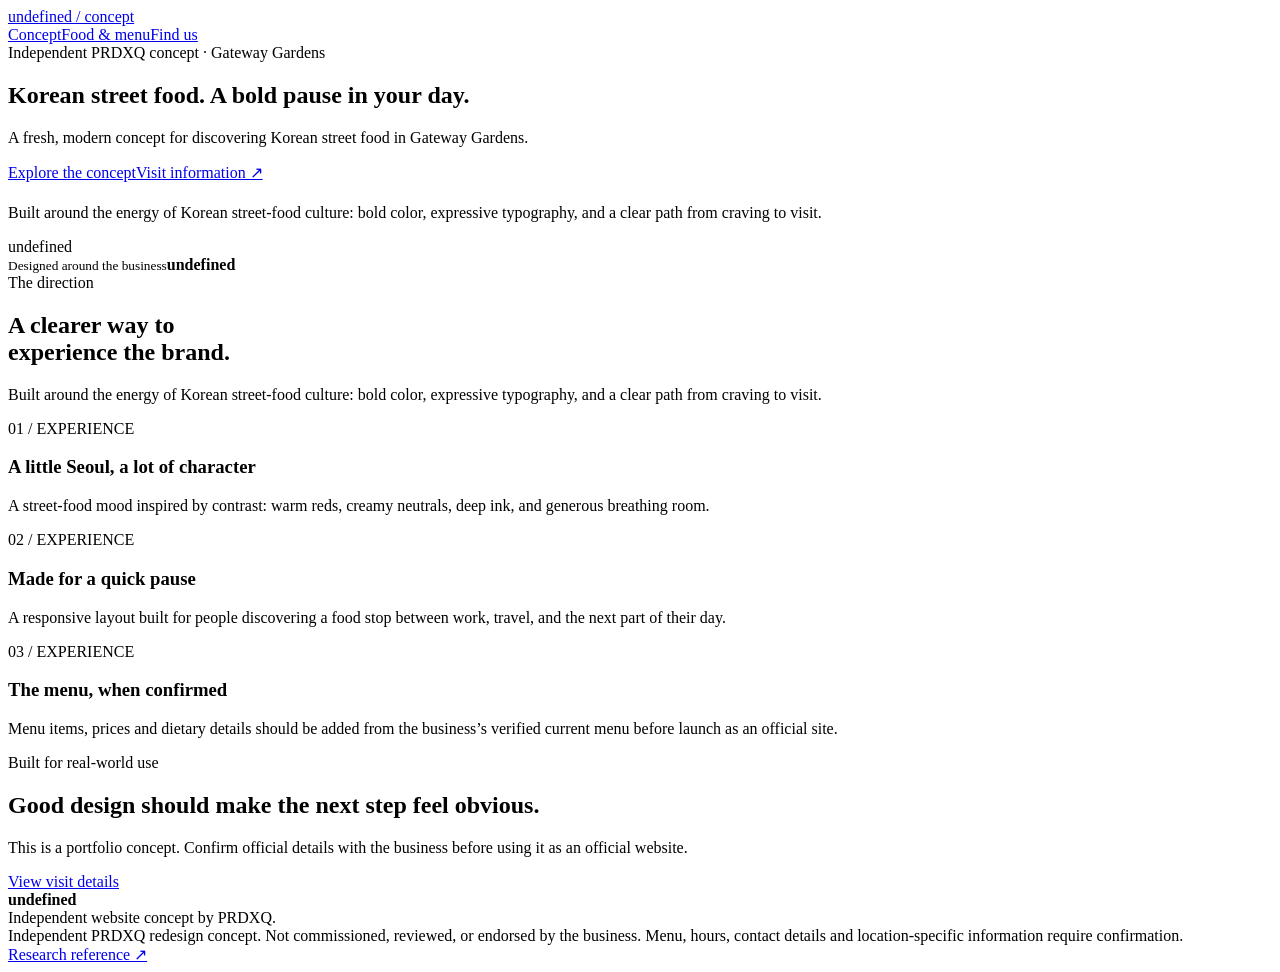
==== index.html @ 9a7f4e7b "Build undefined multi-page concept: index.html" ====
<!doctype html><html lang="en"><head><meta charset="utf-8"><meta name="viewport" content="width=device-width, initial-scale=1"><meta name="description" content="A fresh, modern concept for discovering Korean street food in Gateway Gardens."><meta name="theme-color" content="#d8583b"><title>undefined · Concept · undefined | PRDXQ Concept</title><link rel="stylesheet" href="assets/styles.css"></head><body><header class="bar"><a class="brand" href="index.html">undefined<span style="color:var(--accent)"> / concept</span></a><nav class="nav" aria-label="Main navigation"><a href="index.html" aria-current="page">Concept</a><a href="menu.html" >Food &amp; menu</a><a href="visit.html" >Find us</a></nav></header><main><section class="hero wrap"><div class="hero-copy"><span class="eyebrow">Independent PRDXQ concept · Gateway Gardens</span><h1>Korean street food. A bold pause in your day.</h1><p class="lead">A fresh, modern concept for discovering Korean street food in Gateway Gardens.</p><div class="actions"><a class="btn" href="menu.html">Explore the concept</a><a class="btn alt" href="visit.html">Visit information ↗</a></div><p class="section-intro" style="margin-top:22px">Built around the energy of Korean street-food culture: bold color, expressive typography, and a clear path from craving to visit.</p></div><div class="visual" aria-label="Abstract concept artwork"><div class="orbit"></div><div class="orbit two"></div><div class="visual-word">undefined</div><div class="orb"></div><div class="stamp"><small>Designed around the business</small><strong>undefined</strong></div></div></section><section class="section wrap"><div class="section-head"><div><span class="eyebrow">The direction</span><h2>A clearer way to<br>experience the brand.</h2></div><p class="section-intro">Built around the energy of Korean street-food culture: bold color, expressive typography, and a clear path from craving to visit.</p></div><div class="cards"><article class="card"><span class="num">01 / EXPERIENCE</span><h3>A little Seoul, a lot of character</h3><p>A street-food mood inspired by contrast: warm reds, creamy neutrals, deep ink, and generous breathing room.</p></article><article class="card"><span class="num">02 / EXPERIENCE</span><h3>Made for a quick pause</h3><p>A responsive layout built for people discovering a food stop between work, travel, and the next part of their day.</p></article><article class="card"><span class="num">03 / EXPERIENCE</span><h3>The menu, when confirmed</h3><p>Menu items, prices and dietary details should be added from the business’s verified current menu before launch as an official site.</p></article></div></section><section class="wrap section"><div class="banner"><div><span class="eyebrow" style="color:var(--secondary)">Built for real-world use</span><h2>Good design should make the next step feel obvious.</h2><p>This is a portfolio concept. Confirm official details with the business before using it as an official website.</p></div><div><a class="btn" href="visit.html">View visit details</a></div></div></section></main><footer class="wrap footer"><div><strong>undefined</strong><br>Independent website concept by PRDXQ.</div><div>Independent PRDXQ redesign concept. Not commissioned, reviewed, or endorsed by the business. Menu, hours, contact details and location-specific information require confirmation.<br><a href="https://www.gateway-gardens.de/de/leben/" target="_blank" rel="noreferrer">Research reference ↗</a></div></footer></body></html>
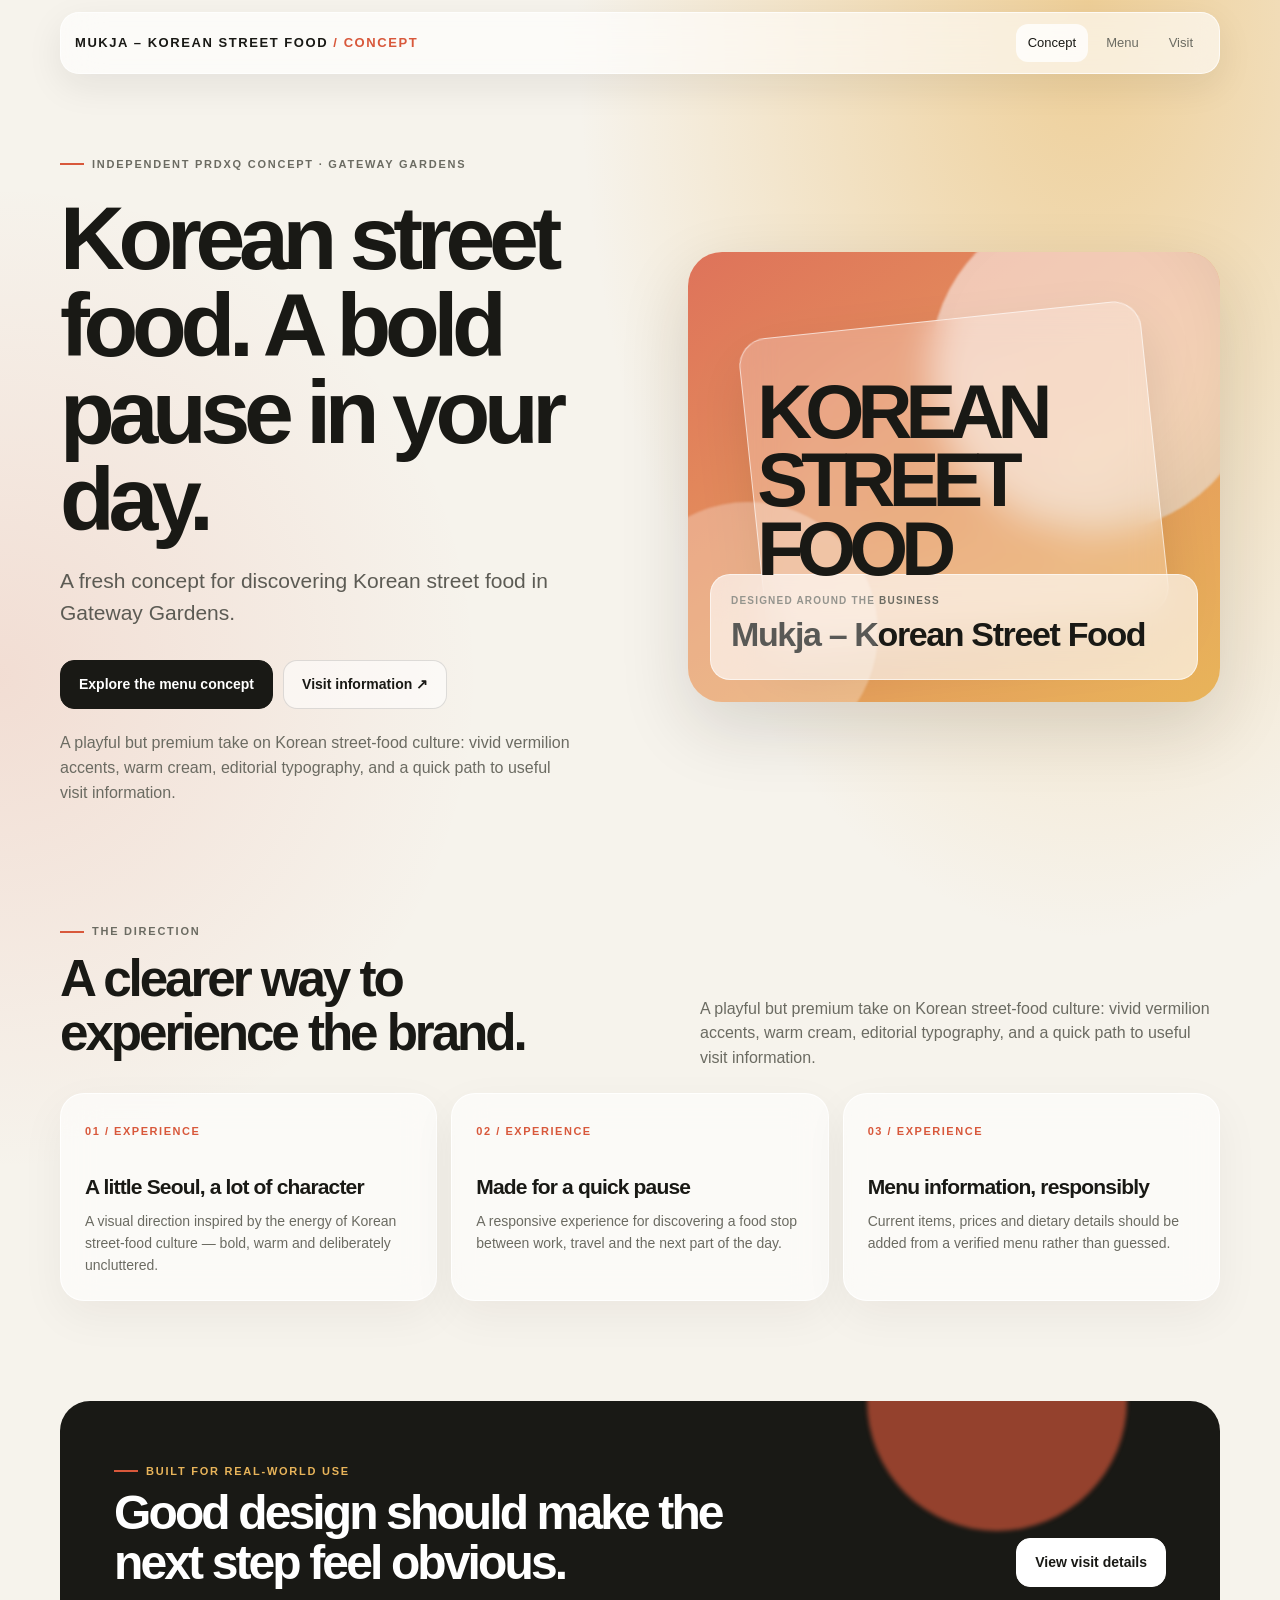
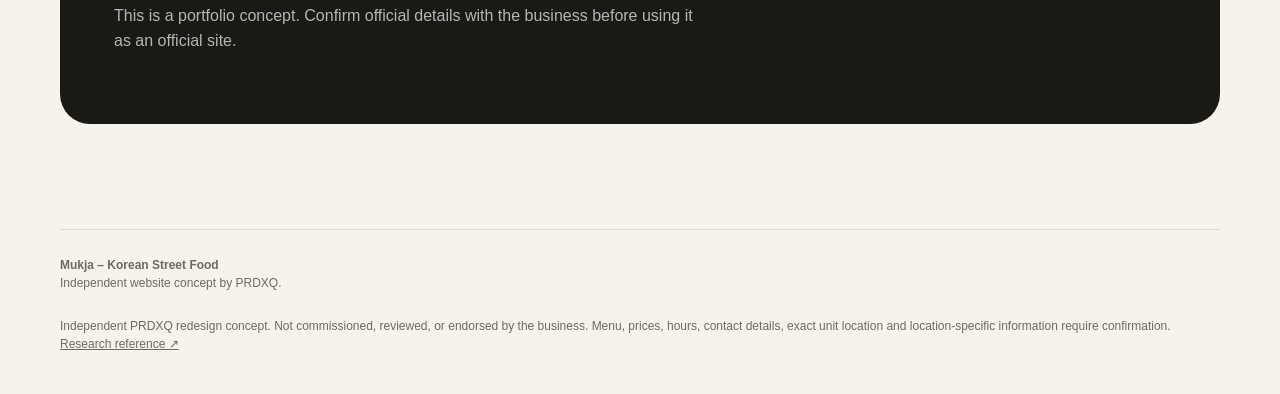
==== commit 3cc84f87: "Build Mukja multi-page mobile-first website concept" ====
--- a/index.html
+++ b/index.html
@@ -1 +1 @@
-<!doctype html><html lang="en"><head><meta charset="utf-8"><meta name="viewport" content="width=device-width, initial-scale=1"><meta name="description" content="A fresh, modern concept for discovering Korean street food in Gateway Gardens."><meta name="theme-color" content="#d8583b"><title>undefined · Concept · undefined | PRDXQ Concept</title><link rel="stylesheet" href="assets/styles.css"></head><body><header class="bar"><a class="brand" href="index.html">undefined<span style="color:var(--accent)"> / concept</span></a><nav class="nav" aria-label="Main navigation"><a href="index.html" aria-current="page">Concept</a><a href="menu.html" >Food &amp; menu</a><a href="visit.html" >Find us</a></nav></header><main><section class="hero wrap"><div class="hero-copy"><span class="eyebrow">Independent PRDXQ concept · Gateway Gardens</span><h1>Korean street food. A bold pause in your day.</h1><p class="lead">A fresh, modern concept for discovering Korean street food in Gateway Gardens.</p><div class="actions"><a class="btn" href="menu.html">Explore the concept</a><a class="btn alt" href="visit.html">Visit information ↗</a></div><p class="section-intro" style="margin-top:22px">Built around the energy of Korean street-food culture: bold color, expressive typography, and a clear path from craving to visit.</p></div><div class="visual" aria-label="Abstract concept artwork"><div class="orbit"></div><div class="orbit two"></div><div class="visual-word">undefined</div><div class="orb"></div><div class="stamp"><small>Designed around the business</small><strong>undefined</strong></div></div></section><section class="section wrap"><div class="section-head"><div><span class="eyebrow">The direction</span><h2>A clearer way to<br>experience the brand.</h2></div><p class="section-intro">Built around the energy of Korean street-food culture: bold color, expressive typography, and a clear path from craving to visit.</p></div><div class="cards"><article class="card"><span class="num">01 / EXPERIENCE</span><h3>A little Seoul, a lot of character</h3><p>A street-food mood inspired by contrast: warm reds, creamy neutrals, deep ink, and generous breathing room.</p></article><article class="card"><span class="num">02 / EXPERIENCE</span><h3>Made for a quick pause</h3><p>A responsive layout built for people discovering a food stop between work, travel, and the next part of their day.</p></article><article class="card"><span class="num">03 / EXPERIENCE</span><h3>The menu, when confirmed</h3><p>Menu items, prices and dietary details should be added from the business’s verified current menu before launch as an official site.</p></article></div></section><section class="wrap section"><div class="banner"><div><span class="eyebrow" style="color:var(--secondary)">Built for real-world use</span><h2>Good design should make the next step feel obvious.</h2><p>This is a portfolio concept. Confirm official details with the business before using it as an official website.</p></div><div><a class="btn" href="visit.html">View visit details</a></div></div></section></main><footer class="wrap footer"><div><strong>undefined</strong><br>Independent website concept by PRDXQ.</div><div>Independent PRDXQ redesign concept. Not commissioned, reviewed, or endorsed by the business. Menu, hours, contact details and location-specific information require confirmation.<br><a href="https://www.gateway-gardens.de/de/leben/" target="_blank" rel="noreferrer">Research reference ↗</a></div></footer></body></html>+<!doctype html><html lang="en"><head><meta charset="utf-8"><meta name="viewport" content="width=device-width, initial-scale=1"><meta name="description" content="A fresh concept for discovering Korean street food in Gateway Gardens."><meta name="theme-color" content="#d8583b"><title>Mukja · Concept · Mukja – Korean Street Food | PRDXQ Concept</title><link rel="stylesheet" href="assets/styles.css"></head><body><header class="bar"><a class="brand" href="index.html">Mukja – Korean Street Food<span style="color:var(--accent)"> / concept</span></a><nav class="nav" aria-label="Main navigation"><a href="index.html" aria-current="page">Concept</a><a href="menu.html" >Menu</a><a href="visit.html" >Visit</a></nav></header><main><section class="hero wrap"><div><span class="eyebrow">Independent PRDXQ concept · Gateway Gardens</span><h1>Korean street food. A bold pause in your day.</h1><p class="lead">A fresh concept for discovering Korean street food in Gateway Gardens.</p><div class="actions"><a class="btn" href="menu.html">Explore the menu concept</a><a class="btn alt" href="visit.html">Visit information ↗</a></div><p class="section-intro" style="margin-top:22px">A playful but premium take on Korean street-food culture: vivid vermilion accents, warm cream, editorial typography, and a quick path to useful visit information.</p></div><div class="visual" aria-label="Abstract concept artwork"><div class="orbit"></div><div class="orbit two"></div><div class="visual-word">KOREAN<br>STREET<br>FOOD</div><div class="orb"></div><div class="stamp"><small>Designed around the business</small><strong>Mukja – Korean Street Food</strong></div></div></section><section class="section wrap"><div class="section-head"><div><span class="eyebrow">The direction</span><h2>A clearer way to<br>experience the brand.</h2></div><p class="section-intro">A playful but premium take on Korean street-food culture: vivid vermilion accents, warm cream, editorial typography, and a quick path to useful visit information.</p></div><div class="cards"><article class="card"><span class="num">01 / EXPERIENCE</span><h3>A little Seoul, a lot of character</h3><p>A visual direction inspired by the energy of Korean street-food culture — bold, warm and deliberately uncluttered.</p></article><article class="card"><span class="num">02 / EXPERIENCE</span><h3>Made for a quick pause</h3><p>A responsive experience for discovering a food stop between work, travel and the next part of the day.</p></article><article class="card"><span class="num">03 / EXPERIENCE</span><h3>Menu information, responsibly</h3><p>Current items, prices and dietary details should be added from a verified menu rather than guessed.</p></article></div></section><section class="wrap section"><div class="banner"><div><span class="eyebrow" style="color:var(--secondary)">Built for real-world use</span><h2>Good design should make the next step feel obvious.</h2><p>This is a portfolio concept. Confirm official details with the business before using it as an official site.</p></div><div><a class="btn" href="visit.html">View visit details</a></div></div></section></main><footer class="wrap footer"><div><strong>Mukja – Korean Street Food</strong><br>Independent website concept by PRDXQ.</div><div>Independent PRDXQ redesign concept. Not commissioned, reviewed, or endorsed by the business. Menu, prices, hours, contact details, exact unit location and location-specific information require confirmation.<br><a href="https://www.gateway-gardens.de/de/leben/" target="_blank" rel="noreferrer">Research reference ↗</a></div></footer></body></html>
--- a/assets/styles.css
+++ b/assets/styles.css
@@ -0,0 +1 @@
+:root{--accent:#d8583b;--secondary:#e8b45a;--ink:#191915;--paper:#f6f3ec;--muted:#6b6b62;--glass:rgba(255,255,255,.58);--line:rgba(255,255,255,.72)}*{box-sizing:border-box}html{scroll-behavior:smooth}body{margin:0;background:radial-gradient(ellipse at 85% 0%,color-mix(in srgb,var(--secondary) 58%,transparent),transparent 32rem),radial-gradient(ellipse at 0% 34%,color-mix(in srgb,var(--accent) 14%,transparent),transparent 30rem),var(--paper);color:var(--ink);font-family:Inter,-apple-system,BlinkMacSystemFont,"Segoe UI",sans-serif;line-height:1.55}a{color:inherit}.wrap{width:min(1160px,calc(100% - 40px));margin:auto}.bar{position:sticky;top:10px;z-index:5;width:min(1160px,calc(100% - 24px));margin:12px auto 0;padding:11px 14px;display:flex;align-items:center;justify-content:space-between;gap:16px;border:1px solid var(--line);border-radius:19px;background:rgba(255,255,255,.62);backdrop-filter:blur(20px);box-shadow:0 12px 36px rgba(28,24,20,.08)}.brand{text-decoration:none;font-size:13px;font-weight:850;letter-spacing:.12em;text-transform:uppercase;white-space:nowrap}.nav{display:flex;gap:6px;flex-wrap:wrap;justify-content:flex-end}.nav a{text-decoration:none;padding:9px 12px;border-radius:12px;font-size:13px;color:var(--muted)}.nav a:hover,.nav a[aria-current=page]{background:rgba(255,255,255,.78);color:var(--ink)}.hero{min-height:610px;display:grid;grid-template-columns:1.05fr .95fr;align-items:center;gap:40px;padding:74px 0 60px}.eyebrow{display:inline-flex;align-items:center;gap:8px;font-size:11px;letter-spacing:.16em;text-transform:uppercase;font-weight:800;color:var(--muted)}.eyebrow:before{content:"";width:24px;height:2px;background:var(--accent)}h1{font-size:clamp(46px,7vw,90px);line-height:.97;letter-spacing:-.07em;max-width:760px;margin:22px 0}.lead{max-width:550px;font-size:clamp(17px,2vw,21px);color:#5c5b54}.actions{display:flex;gap:10px;flex-wrap:wrap;margin-top:30px}.btn{display:inline-flex;align-items:center;justify-content:center;padding:13px 18px;border-radius:14px;text-decoration:none;font-weight:750;font-size:14px;background:var(--ink);color:#fff;border:1px solid var(--ink);transition:transform .2s,box-shadow .2s}.btn:hover{transform:translateY(-2px);box-shadow:0 10px 22px rgba(0,0,0,.12)}.btn.alt{color:var(--ink);background:rgba(255,255,255,.55);border-color:rgba(0,0,0,.12)}.visual{min-height:450px;position:relative;border-radius:34px;overflow:hidden;background:linear-gradient(145deg,color-mix(in srgb,var(--accent) 84%,white),var(--secondary));box-shadow:0 26px 70px rgba(34,27,20,.14)}.visual:before,.visual:after{content:"";position:absolute;border-radius:50%;filter:blur(1px)}.visual:before{width:330px;height:330px;right:-40px;top:-50px;background:rgba(255,255,255,.55);box-shadow:inset -28px -18px 60px rgba(0,0,0,.06)}.visual:after{width:260px;height:260px;left:-70px;bottom:-60px;background:rgba(255,255,255,.28)}.visual .orb{position:absolute;inset:15% 12%;border:1px solid rgba(255,255,255,.62);border-radius:28px;background:rgba(255,255,255,.24);backdrop-filter:blur(18px);transform:rotate(-6deg);box-shadow:0 24px 55px rgba(0,0,0,.1)}.visual .stamp{position:absolute;bottom:22px;left:22px;right:22px;border:1px solid rgba(255,255,255,.6);background:rgba(255,255,255,.64);backdrop-filter:blur(20px);border-radius:20px;padding:18px 20px}.stamp small{display:block;letter-spacing:.12em;text-transform:uppercase;color:var(--muted);font-size:10px;font-weight:800}.stamp strong{font-size:clamp(22px,3vw,34px);letter-spacing:-.04em}.orbit{position:absolute;inset:26% 22%;border:1px solid rgba(255,255,255,.75);border-radius:50%;transform:rotate(22deg)}.orbit.two{inset:33% 12%;transform:rotate(-34deg)}.visual-word{position:absolute;z-index:1;top:28%;left:13%;right:10%;font-size:clamp(40px,6vw,76px);line-height:.9;letter-spacing:-.09em;font-weight:900}.section{padding:50px 0}.section-head{display:flex;align-items:end;justify-content:space-between;gap:24px;margin-bottom:22px}.section h2{font-size:clamp(30px,4vw,52px);letter-spacing:-.06em;line-height:1.04;margin:12px 0}.section-intro{max-width:520px;color:var(--muted);margin:0}.cards{display:grid;grid-template-columns:repeat(3,1fr);gap:14px}.card{border:1px solid rgba(255,255,255,.86);border-radius:24px;padding:24px;background:var(--glass);backdrop-filter:blur(18px);box-shadow:0 15px 45px rgba(32,25,18,.05);min-height:205px}.num{font-size:11px;letter-spacing:.14em;font-weight:850;color:var(--accent)}.card h3{font-size:21px;letter-spacing:-.04em;margin:28px 0 8px}.card p{color:var(--muted);font-size:14px;margin:0}.banner{border-radius:30px;padding:clamp(25px,5vw,54px);background:var(--ink);color:#fff;display:flex;align-items:center;justify-content:space-between;gap:28px;overflow:hidden;position:relative}.banner:after{content:"";position:absolute;width:260px;height:260px;border-radius:50%;right:8%;top:-130px;background:var(--accent);opacity:.65;filter:blur(2px)}.banner>div{position:relative;z-index:1}.banner h2{font-size:clamp(28px,4vw,48px);margin:8px 0;max-width:650px}.banner p{color:rgba(255,255,255,.68);max-width:580px}.banner .btn{background:#fff;color:var(--ink);border-color:#fff}.notice{border-left:3px solid var(--accent);padding:12px 16px;background:rgba(255,255,255,.55);border-radius:0 14px 14px 0;font-size:12px;color:#58574f}.footer{margin-top:55px;padding:26px 0 40px;border-top:1px solid rgba(0,0,0,.1);display:flex;justify-content:space-between;gap:24px;flex-wrap:wrap;color:var(--muted);font-size:12px}.footer a{color:inherit}@media(max-width:760px){.wrap{width:min(100% - 28px,580px)}.bar{align-items:flex-start;flex-direction:column;gap:8px;border-radius:17px;top:6px}.nav{justify-content:flex-start;width:100%}.nav a{padding:8px 9px;font-size:12px}.hero{grid-template-columns:1fr;gap:24px;padding:54px 0 28px;min-height:unset}.visual{min-height:330px}.cards{grid-template-columns:1fr}.section{padding:35px 0}.section-head{display:block}.section-intro{margin-top:14px}.banner{align-items:flex-start;flex-direction:column}.footer{display:block}.footer>*{margin-bottom:8px}}@media(prefers-reduced-motion:reduce){html{scroll-behavior:auto}*,*:before,*:after{transition:none!important;animation:none!important}}
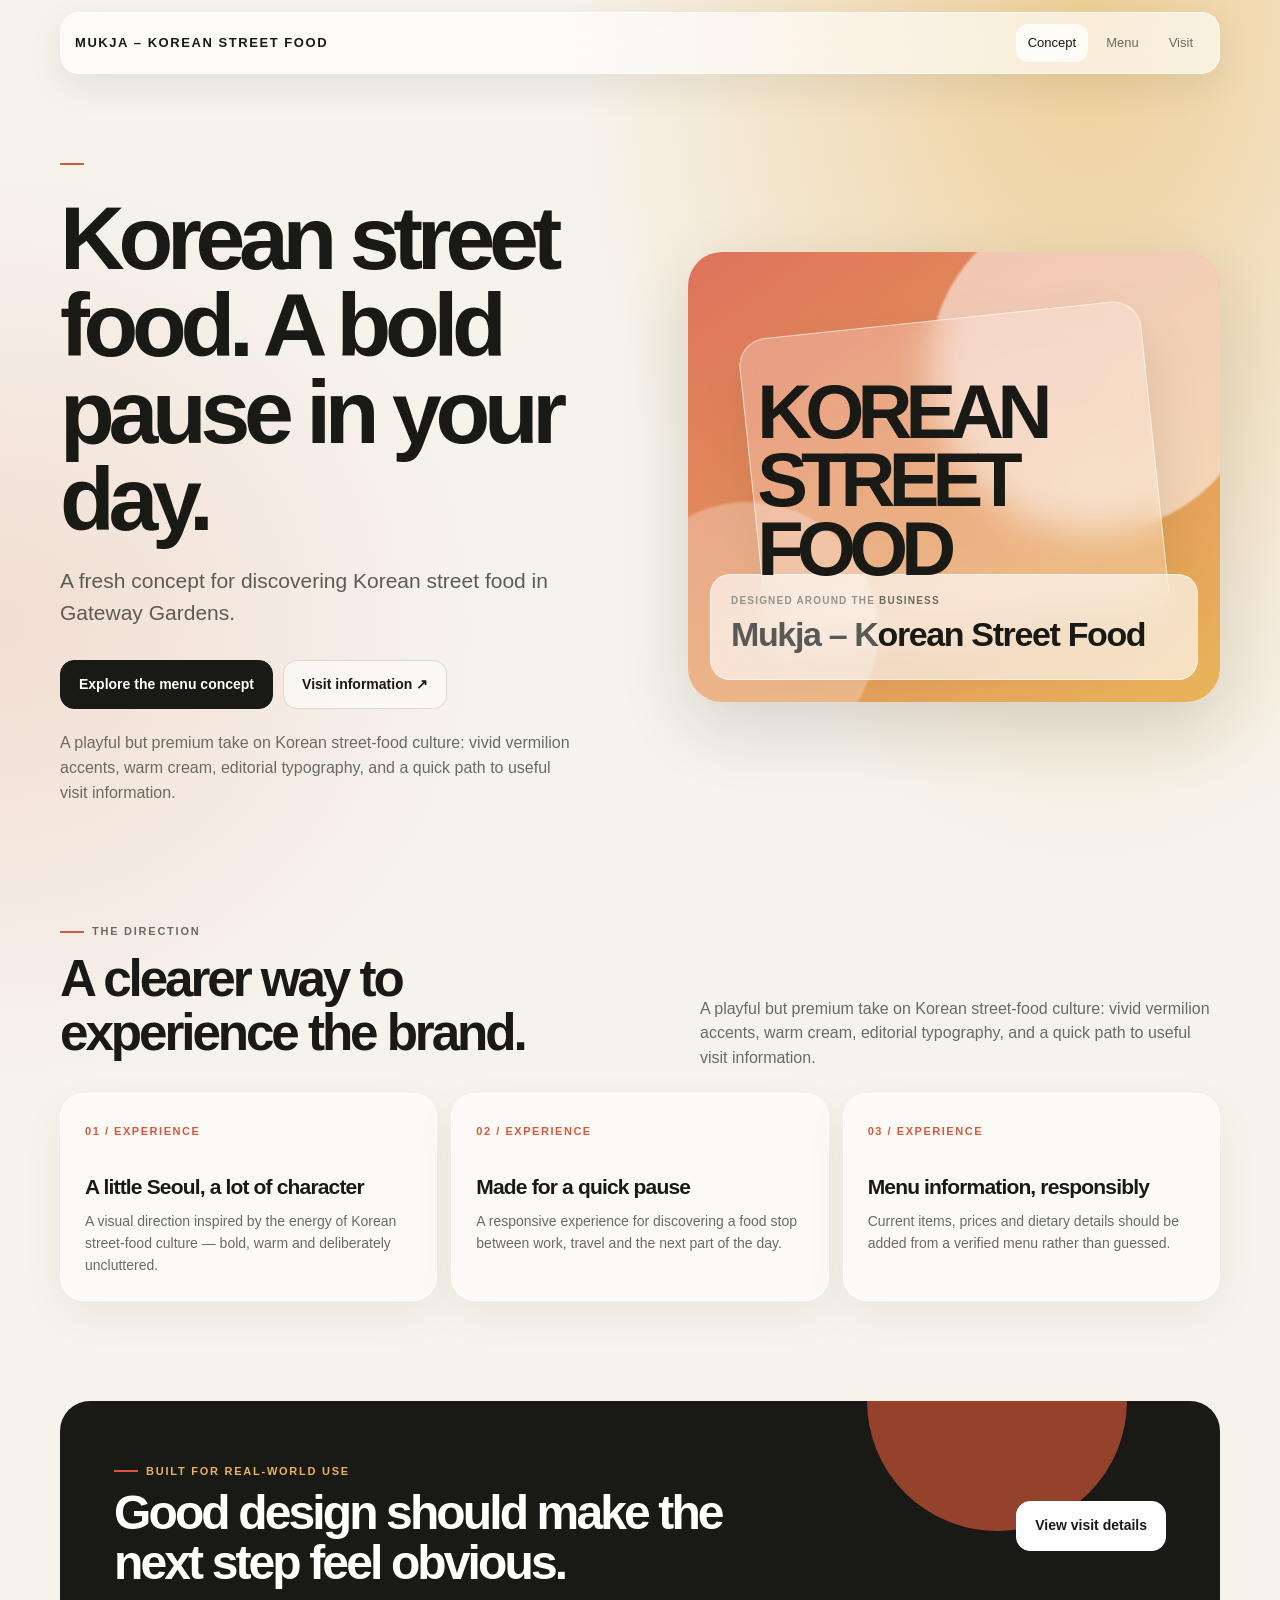
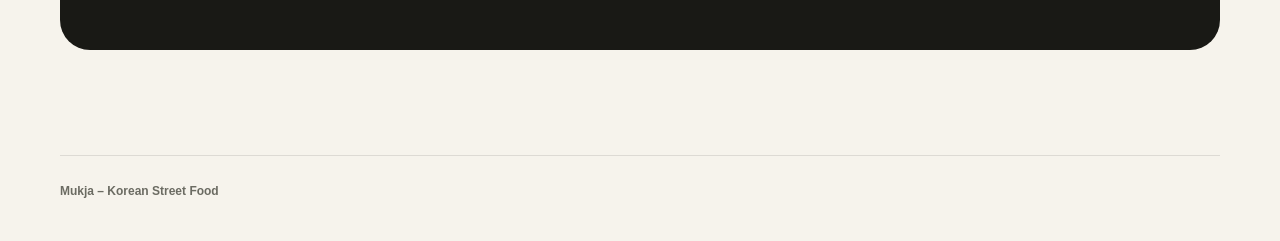
==== commit e469d443: "Remove visible concept labels for client presentation" ====
--- a/index.html
+++ b/index.html
@@ -1 +1,3 @@
-<!doctype html><html lang="en"><head><meta charset="utf-8"><meta name="viewport" content="width=device-width, initial-scale=1"><meta name="description" content="A fresh concept for discovering Korean street food in Gateway Gardens."><meta name="theme-color" content="#d8583b"><title>Mukja · Concept · Mukja – Korean Street Food | PRDXQ Concept</title><link rel="stylesheet" href="assets/styles.css"></head><body><header class="bar"><a class="brand" href="index.html">Mukja – Korean Street Food<span style="color:var(--accent)"> / concept</span></a><nav class="nav" aria-label="Main navigation"><a href="index.html" aria-current="page">Concept</a><a href="menu.html" >Menu</a><a href="visit.html" >Visit</a></nav></header><main><section class="hero wrap"><div><span class="eyebrow">Independent PRDXQ concept · Gateway Gardens</span><h1>Korean street food. A bold pause in your day.</h1><p class="lead">A fresh concept for discovering Korean street food in Gateway Gardens.</p><div class="actions"><a class="btn" href="menu.html">Explore the menu concept</a><a class="btn alt" href="visit.html">Visit information ↗</a></div><p class="section-intro" style="margin-top:22px">A playful but premium take on Korean street-food culture: vivid vermilion accents, warm cream, editorial typography, and a quick path to useful visit information.</p></div><div class="visual" aria-label="Abstract concept artwork"><div class="orbit"></div><div class="orbit two"></div><div class="visual-word">KOREAN<br>STREET<br>FOOD</div><div class="orb"></div><div class="stamp"><small>Designed around the business</small><strong>Mukja – Korean Street Food</strong></div></div></section><section class="section wrap"><div class="section-head"><div><span class="eyebrow">The direction</span><h2>A clearer way to<br>experience the brand.</h2></div><p class="section-intro">A playful but premium take on Korean street-food culture: vivid vermilion accents, warm cream, editorial typography, and a quick path to useful visit information.</p></div><div class="cards"><article class="card"><span class="num">01 / EXPERIENCE</span><h3>A little Seoul, a lot of character</h3><p>A visual direction inspired by the energy of Korean street-food culture — bold, warm and deliberately uncluttered.</p></article><article class="card"><span class="num">02 / EXPERIENCE</span><h3>Made for a quick pause</h3><p>A responsive experience for discovering a food stop between work, travel and the next part of the day.</p></article><article class="card"><span class="num">03 / EXPERIENCE</span><h3>Menu information, responsibly</h3><p>Current items, prices and dietary details should be added from a verified menu rather than guessed.</p></article></div></section><section class="wrap section"><div class="banner"><div><span class="eyebrow" style="color:var(--secondary)">Built for real-world use</span><h2>Good design should make the next step feel obvious.</h2><p>This is a portfolio concept. Confirm official details with the business before using it as an official site.</p></div><div><a class="btn" href="visit.html">View visit details</a></div></div></section></main><footer class="wrap footer"><div><strong>Mukja – Korean Street Food</strong><br>Independent website concept by PRDXQ.</div><div>Independent PRDXQ redesign concept. Not commissioned, reviewed, or endorsed by the business. Menu, prices, hours, contact details, exact unit location and location-specific information require confirmation.<br><a href="https://www.gateway-gardens.de/de/leben/" target="_blank" rel="noreferrer">Research reference ↗</a></div></footer></body></html>+<!doctype html><html lang="en"><head><meta charset="utf-8"><meta name="viewport" content="width=device-width, initial-scale=1"><meta name="description" content="A fresh concept for discovering Korean street food in Gateway Gardens."><meta name="theme-color" content="#d8583b"><title>Mukja · Mukja – Korean Street Food | </title><link rel="stylesheet" href="assets/styles.css"></head><body><header class="bar"><a class="brand" href="index.html">Mukja – Korean Street Food</a><nav class="nav" aria-label="Main navigation"><a href="index.html" aria-current="page">Concept</a><a href="menu.html" >Menu</a><a href="visit.html" >Visit</a></nav></header><main><section class="hero wrap"><div><span class="eyebrow"></span><h1>Korean street food. A bold pause in your day.</h1><p class="lead">A fresh concept for discovering Korean street food in Gateway Gardens.</p><div class="actions"><a class="btn" href="menu.html">Explore the menu concept</a><a class="btn alt" href="visit.html">Visit information ↗</a></div><p class="section-intro" style="margin-top:22px">A playful but premium take on Korean street-food culture: vivid vermilion accents, warm cream, editorial typography, and a quick path to useful visit information.</p></div><div class="visual"><div class="orbit"></div><div class="orbit two"></div><div class="visual-word">KOREAN
+STREET
+FOOD</div><div class="orb"></div><div class="stamp"><small>Designed around the business</small><strong>Mukja – Korean Street Food</strong></div></div></section><section class="section wrap"><div class="section-head"><div><span class="eyebrow">The direction</span><h2>A clearer way to<br>experience the brand.</h2></div><p class="section-intro">A playful but premium take on Korean street-food culture: vivid vermilion accents, warm cream, editorial typography, and a quick path to useful visit information.</p></div><div class="cards"><article class="card"><span class="num">01 / EXPERIENCE</span><h3>A little Seoul, a lot of character</h3><p>A visual direction inspired by the energy of Korean street-food culture — bold, warm and deliberately uncluttered.</p></article><article class="card"><span class="num">02 / EXPERIENCE</span><h3>Made for a quick pause</h3><p>A responsive experience for discovering a food stop between work, travel and the next part of the day.</p></article><article class="card"><span class="num">03 / EXPERIENCE</span><h3>Menu information, responsibly</h3><p>Current items, prices and dietary details should be added from a verified menu rather than guessed.</p></article></div></section><section class="wrap section"><div class="banner"><div><span class="eyebrow" style="color:var(--secondary)">Built for real-world use</span><h2>Good design should make the next step feel obvious.</h2></div><div><a class="btn" href="visit.html">View visit details</a></div></div></section></main><footer class="wrap footer"><div><strong>Mukja – Korean Street Food</strong><br></div></footer></body></html>
--- a/assets/styles.css
+++ b/assets/styles.css
@@ -1 +1 @@
-:root{--accent:#d8583b;--secondary:#e8b45a;--ink:#191915;--paper:#f6f3ec;--muted:#6b6b62;--glass:rgba(255,255,255,.58);--line:rgba(255,255,255,.72)}*{box-sizing:border-box}html{scroll-behavior:smooth}body{margin:0;background:radial-gradient(ellipse at 85% 0%,color-mix(in srgb,var(--secondary) 58%,transparent),transparent 32rem),radial-gradient(ellipse at 0% 34%,color-mix(in srgb,var(--accent) 14%,transparent),transparent 30rem),var(--paper);color:var(--ink);font-family:Inter,-apple-system,BlinkMacSystemFont,"Segoe UI",sans-serif;line-height:1.55}a{color:inherit}.wrap{width:min(1160px,calc(100% - 40px));margin:auto}.bar{position:sticky;top:10px;z-index:5;width:min(1160px,calc(100% - 24px));margin:12px auto 0;padding:11px 14px;display:flex;align-items:center;justify-content:space-between;gap:16px;border:1px solid var(--line);border-radius:19px;background:rgba(255,255,255,.62);backdrop-filter:blur(20px);box-shadow:0 12px 36px rgba(28,24,20,.08)}.brand{text-decoration:none;font-size:13px;font-weight:850;letter-spacing:.12em;text-transform:uppercase;white-space:nowrap}.nav{display:flex;gap:6px;flex-wrap:wrap;justify-content:flex-end}.nav a{text-decoration:none;padding:9px 12px;border-radius:12px;font-size:13px;color:var(--muted)}.nav a:hover,.nav a[aria-current=page]{background:rgba(255,255,255,.78);color:var(--ink)}.hero{min-height:610px;display:grid;grid-template-columns:1.05fr .95fr;align-items:center;gap:40px;padding:74px 0 60px}.eyebrow{display:inline-flex;align-items:center;gap:8px;font-size:11px;letter-spacing:.16em;text-transform:uppercase;font-weight:800;color:var(--muted)}.eyebrow:before{content:"";width:24px;height:2px;background:var(--accent)}h1{font-size:clamp(46px,7vw,90px);line-height:.97;letter-spacing:-.07em;max-width:760px;margin:22px 0}.lead{max-width:550px;font-size:clamp(17px,2vw,21px);color:#5c5b54}.actions{display:flex;gap:10px;flex-wrap:wrap;margin-top:30px}.btn{display:inline-flex;align-items:center;justify-content:center;padding:13px 18px;border-radius:14px;text-decoration:none;font-weight:750;font-size:14px;background:var(--ink);color:#fff;border:1px solid var(--ink);transition:transform .2s,box-shadow .2s}.btn:hover{transform:translateY(-2px);box-shadow:0 10px 22px rgba(0,0,0,.12)}.btn.alt{color:var(--ink);background:rgba(255,255,255,.55);border-color:rgba(0,0,0,.12)}.visual{min-height:450px;position:relative;border-radius:34px;overflow:hidden;background:linear-gradient(145deg,color-mix(in srgb,var(--accent) 84%,white),var(--secondary));box-shadow:0 26px 70px rgba(34,27,20,.14)}.visual:before,.visual:after{content:"";position:absolute;border-radius:50%;filter:blur(1px)}.visual:before{width:330px;height:330px;right:-40px;top:-50px;background:rgba(255,255,255,.55);box-shadow:inset -28px -18px 60px rgba(0,0,0,.06)}.visual:after{width:260px;height:260px;left:-70px;bottom:-60px;background:rgba(255,255,255,.28)}.visual .orb{position:absolute;inset:15% 12%;border:1px solid rgba(255,255,255,.62);border-radius:28px;background:rgba(255,255,255,.24);backdrop-filter:blur(18px);transform:rotate(-6deg);box-shadow:0 24px 55px rgba(0,0,0,.1)}.visual .stamp{position:absolute;bottom:22px;left:22px;right:22px;border:1px solid rgba(255,255,255,.6);background:rgba(255,255,255,.64);backdrop-filter:blur(20px);border-radius:20px;padding:18px 20px}.stamp small{display:block;letter-spacing:.12em;text-transform:uppercase;color:var(--muted);font-size:10px;font-weight:800}.stamp strong{font-size:clamp(22px,3vw,34px);letter-spacing:-.04em}.orbit{position:absolute;inset:26% 22%;border:1px solid rgba(255,255,255,.75);border-radius:50%;transform:rotate(22deg)}.orbit.two{inset:33% 12%;transform:rotate(-34deg)}.visual-word{position:absolute;z-index:1;top:28%;left:13%;right:10%;font-size:clamp(40px,6vw,76px);line-height:.9;letter-spacing:-.09em;font-weight:900}.section{padding:50px 0}.section-head{display:flex;align-items:end;justify-content:space-between;gap:24px;margin-bottom:22px}.section h2{font-size:clamp(30px,4vw,52px);letter-spacing:-.06em;line-height:1.04;margin:12px 0}.section-intro{max-width:520px;color:var(--muted);margin:0}.cards{display:grid;grid-template-columns:repeat(3,1fr);gap:14px}.card{border:1px solid rgba(255,255,255,.86);border-radius:24px;padding:24px;background:var(--glass);backdrop-filter:blur(18px);box-shadow:0 15px 45px rgba(32,25,18,.05);min-height:205px}.num{font-size:11px;letter-spacing:.14em;font-weight:850;color:var(--accent)}.card h3{font-size:21px;letter-spacing:-.04em;margin:28px 0 8px}.card p{color:var(--muted);font-size:14px;margin:0}.banner{border-radius:30px;padding:clamp(25px,5vw,54px);background:var(--ink);color:#fff;display:flex;align-items:center;justify-content:space-between;gap:28px;overflow:hidden;position:relative}.banner:after{content:"";position:absolute;width:260px;height:260px;border-radius:50%;right:8%;top:-130px;background:var(--accent);opacity:.65;filter:blur(2px)}.banner>div{position:relative;z-index:1}.banner h2{font-size:clamp(28px,4vw,48px);margin:8px 0;max-width:650px}.banner p{color:rgba(255,255,255,.68);max-width:580px}.banner .btn{background:#fff;color:var(--ink);border-color:#fff}.notice{border-left:3px solid var(--accent);padding:12px 16px;background:rgba(255,255,255,.55);border-radius:0 14px 14px 0;font-size:12px;color:#58574f}.footer{margin-top:55px;padding:26px 0 40px;border-top:1px solid rgba(0,0,0,.1);display:flex;justify-content:space-between;gap:24px;flex-wrap:wrap;color:var(--muted);font-size:12px}.footer a{color:inherit}@media(max-width:760px){.wrap{width:min(100% - 28px,580px)}.bar{align-items:flex-start;flex-direction:column;gap:8px;border-radius:17px;top:6px}.nav{justify-content:flex-start;width:100%}.nav a{padding:8px 9px;font-size:12px}.hero{grid-template-columns:1fr;gap:24px;padding:54px 0 28px;min-height:unset}.visual{min-height:330px}.cards{grid-template-columns:1fr}.section{padding:35px 0}.section-head{display:block}.section-intro{margin-top:14px}.banner{align-items:flex-start;flex-direction:column}.footer{display:block}.footer>*{margin-bottom:8px}}@media(prefers-reduced-motion:reduce){html{scroll-behavior:auto}*,*:before,*:after{transition:none!important;animation:none!important}}+:root{--accent:#d8583b;--secondary:#e8b45a;--ink:#191915;--paper:#f6f3ec;--muted:#6b6b62;--glass:rgba(255,255,255,.58);--line:rgba(255,255,255,.72)}*{box-sizing:border-box}html{scroll-behavior:smooth}body{margin:0;background:radial-gradient(ellipse at 85% 0%,color-mix(in srgb,var(--secondary) 58%,transparent),transparent 32rem),radial-gradient(ellipse at 0% 34%,color-mix(in srgb,var(--accent) 14%,transparent),transparent 30rem),var(--paper);color:var(--ink);font-family:Inter,-apple-system,BlinkMacSystemFont,"Segoe UI",sans-serif;line-height:1.55}a{color:inherit}.wrap{width:min(1160px,calc(100% - 40px));margin:auto}.bar{position:sticky;top:10px;z-index:5;width:min(1160px,calc(100% - 24px));margin:12px auto 0;padding:11px 14px;display:flex;align-items:center;justify-content:space-between;gap:16px;border:1px solid var(--line);border-radius:19px;background:rgba(255,255,255,.62);backdrop-filter:blur(20px);box-shadow:0 12px 36px rgba(28,24,20,.08)}.brand{text-decoration:none;font-size:13px;font-weight:850;letter-spacing:.12em;text-transform:uppercase;white-space:nowrap}.nav{display:flex;gap:6px;flex-wrap:wrap;justify-content:flex-end}.nav a{text-decoration:none;padding:9px 12px;border-radius:12px;font-size:13px;color:var(--muted)}.nav a:hover,.nav a[aria-current=page]{background:rgba(255,255,255,.78);color:var(--ink)}.hero{min-height:610px;display:grid;grid-template-columns:1.05fr .95fr;align-items:center;gap:40px;padding:74px 0 60px}.eyebrow{display:inline-flex;align-items:center;gap:8px;font-size:11px;letter-spacing:.16em;text-transform:uppercase;font-weight:800;color:var(--muted)}.eyebrow:before{content:"";width:24px;height:2px;background:var(--accent)}h1{font-size:clamp(46px,7vw,90px);line-height:.97;letter-spacing:-.07em;max-width:760px;margin:22px 0}.lead{max-width:550px;font-size:clamp(17px,2vw,21px);color:#5c5b54}.actions{display:flex;gap:10px;flex-wrap:wrap;margin-top:30px}.btn{display:inline-flex;align-items:center;justify-content:center;padding:13px 18px;border-radius:14px;text-decoration:none;font-weight:750;font-size:14px;background:var(--ink);color:#fff;border:1px solid var(--ink);transition:transform .2s,box-shadow .2s}.btn:hover{transform:translateY(-2px);box-shadow:0 10px 22px rgba(0,0,0,.12)}.btn.alt{color:var(--ink);background:rgba(255,255,255,.55);border-color:rgba(0,0,0,.12)}.visual{min-height:450px;position:relative;border-radius:34px;overflow:hidden;background:linear-gradient(145deg,color-mix(in srgb,var(--accent) 84%,white),var(--secondary));box-shadow:0 26px 70px rgba(34,27,20,.14)}.visual:before,.visual:after{content:"";position:absolute;border-radius:50%;filter:blur(1px)}.visual:before{width:330px;height:330px;right:-40px;top:-50px;background:rgba(255,255,255,.55)}.visual:after{width:260px;height:260px;left:-70px;bottom:-60px;background:rgba(255,255,255,.28)}.visual .orb{position:absolute;inset:15% 12%;border:1px solid rgba(255,255,255,.62);border-radius:28px;background:rgba(255,255,255,.24);backdrop-filter:blur(18px);transform:rotate(-6deg);box-shadow:0 24px 55px rgba(0,0,0,.1)}.visual .stamp{position:absolute;bottom:22px;left:22px;right:22px;border:1px solid rgba(255,255,255,.6);background:rgba(255,255,255,.64);backdrop-filter:blur(20px);border-radius:20px;padding:18px 20px}.stamp small{display:block;letter-spacing:.12em;text-transform:uppercase;color:var(--muted);font-size:10px;font-weight:800}.stamp strong{font-size:clamp(22px,3vw,34px);letter-spacing:-.04em}.orbit{position:absolute;inset:26% 22%;border:1px solid rgba(255,255,255,.75);border-radius:50%;transform:rotate(22deg)}.orbit.two{inset:33% 12%;transform:rotate(-34deg)}.visual-word{position:absolute;z-index:1;top:28%;left:13%;right:10%;font-size:clamp(40px,6vw,76px);line-height:.9;letter-spacing:-.09em;font-weight:900;white-space:pre-line}.section{padding:50px 0}.section-head{display:flex;align-items:end;justify-content:space-between;gap:24px;margin-bottom:22px}.section h2{font-size:clamp(30px,4vw,52px);letter-spacing:-.06em;line-height:1.04;margin:12px 0}.section-intro{max-width:520px;color:var(--muted);margin:0}.cards{display:grid;grid-template-columns:repeat(3,1fr);gap:14px}.card{border:1px solid rgba(255,255,255,.86);border-radius:24px;padding:24px;background:var(--glass);backdrop-filter:blur(18px);box-shadow:0 15px 45px rgba(32,25,18,.05);min-height:205px}.num{font-size:11px;letter-spacing:.14em;font-weight:850;color:var(--accent)}.card h3{font-size:21px;letter-spacing:-.04em;margin:28px 0 8px}.card p{color:var(--muted);font-size:14px;margin:0}.banner{border-radius:30px;padding:clamp(25px,5vw,54px);background:var(--ink);color:#fff;display:flex;align-items:center;justify-content:space-between;gap:28px;overflow:hidden;position:relative}.banner:after{content:"";position:absolute;width:260px;height:260px;border-radius:50%;right:8%;top:-130px;background:var(--accent);opacity:.65}.banner>div{position:relative;z-index:1}.banner h2{font-size:clamp(28px,4vw,48px);margin:8px 0;max-width:650px}.banner p{color:rgba(255,255,255,.68);max-width:580px}.banner .btn{background:#fff;color:var(--ink);border-color:#fff}.notice{border-left:3px solid var(--accent);padding:12px 16px;background:rgba(255,255,255,.55);border-radius:0 14px 14px 0;font-size:12px;color:#58574f}.footer{margin-top:55px;padding:26px 0 40px;border-top:1px solid rgba(0,0,0,.1);display:flex;justify-content:space-between;gap:24px;flex-wrap:wrap;color:var(--muted);font-size:12px}.footer a{color:inherit}@media(max-width:760px){.wrap{width:min(100% - 28px,580px)}.bar{align-items:flex-start;flex-direction:column;gap:8px;border-radius:17px;top:6px}.nav{justify-content:flex-start;width:100%}.nav a{padding:8px 9px;font-size:12px}.hero{grid-template-columns:1fr;gap:24px;padding:54px 0 28px;min-height:unset}.visual{min-height:330px}.cards{grid-template-columns:1fr}.section{padding:35px 0}.section-head{display:block}.section-intro{margin-top:14px}.banner{align-items:flex-start;flex-direction:column}.footer{display:block}.footer>*{margin-bottom:8px}}@media(prefers-reduced-motion:reduce){html{scroll-behavior:auto}*,*:before,*:after{transition:none!important;animation:none!important}}
